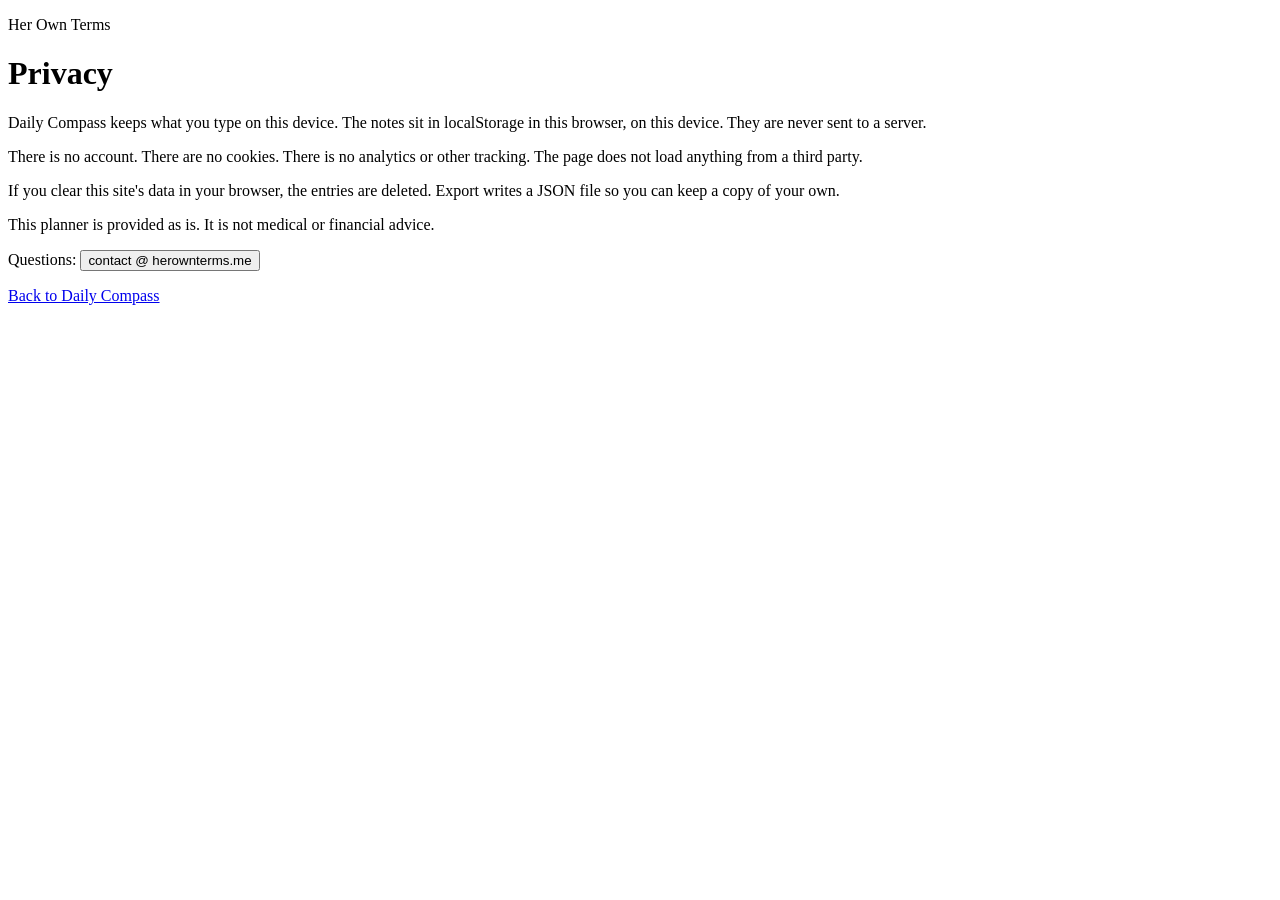
==== privacy.html @ 76fe2090 "Add privacy, security.txt, robots, sitemap, and a 404 page The privacy note says notes stay in local" ====
<!DOCTYPE html>
<html lang="en">
<head>
    <meta charset="UTF-8">
    <meta name="viewport" content="width=device-width, initial-scale=1">
    <meta name="description" content="How Daily Compass stores your notes. They stay in this browser, on this device.">
    <meta name="theme-color" content="#F4F1E9">
    <meta name="color-scheme" content="light">
    <title>Privacy, Daily Compass</title>
    <link rel="icon" href="/favicon.svg" type="image/svg+xml">
    <link rel="stylesheet" href="/styles.css">
    <meta http-equiv="Content-Security-Policy" content="default-src 'self'; script-src 'self'; style-src 'self'; font-src 'self'; img-src 'self' data:; connect-src 'self'; object-src 'none'; base-uri 'self'; form-action 'none'; upgrade-insecure-requests">
</head>
<body>
    <div class="topbar" aria-hidden="true"></div>
    <div class="wrap doc">
        <p class="brandline">Her Own Terms</p>
        <h1>Privacy</h1>
        <p>Daily Compass keeps what you type on this device. The notes sit in localStorage in this browser, on this device. They are never sent to a server.</p>
        <p>There is no account. There are no cookies. There is no analytics or other tracking. The page does not load anything from a third party.</p>
        <p>If you clear this site's data in your browser, the entries are deleted. Export writes a JSON file so you can keep a copy of your own.</p>
        <p>This planner is provided as is. It is not medical or financial advice.</p>
        <p>Questions: <span id="contactSlot"></span></p>
        <noscript><p>If this page cannot run its small script, the contact address is listed on herownterms.me.</p></noscript>
        <p><a class="back" href="/">Back to Daily Compass</a></p>
    </div>
    <script src="/privacy.js"></script>
</body>
</html>
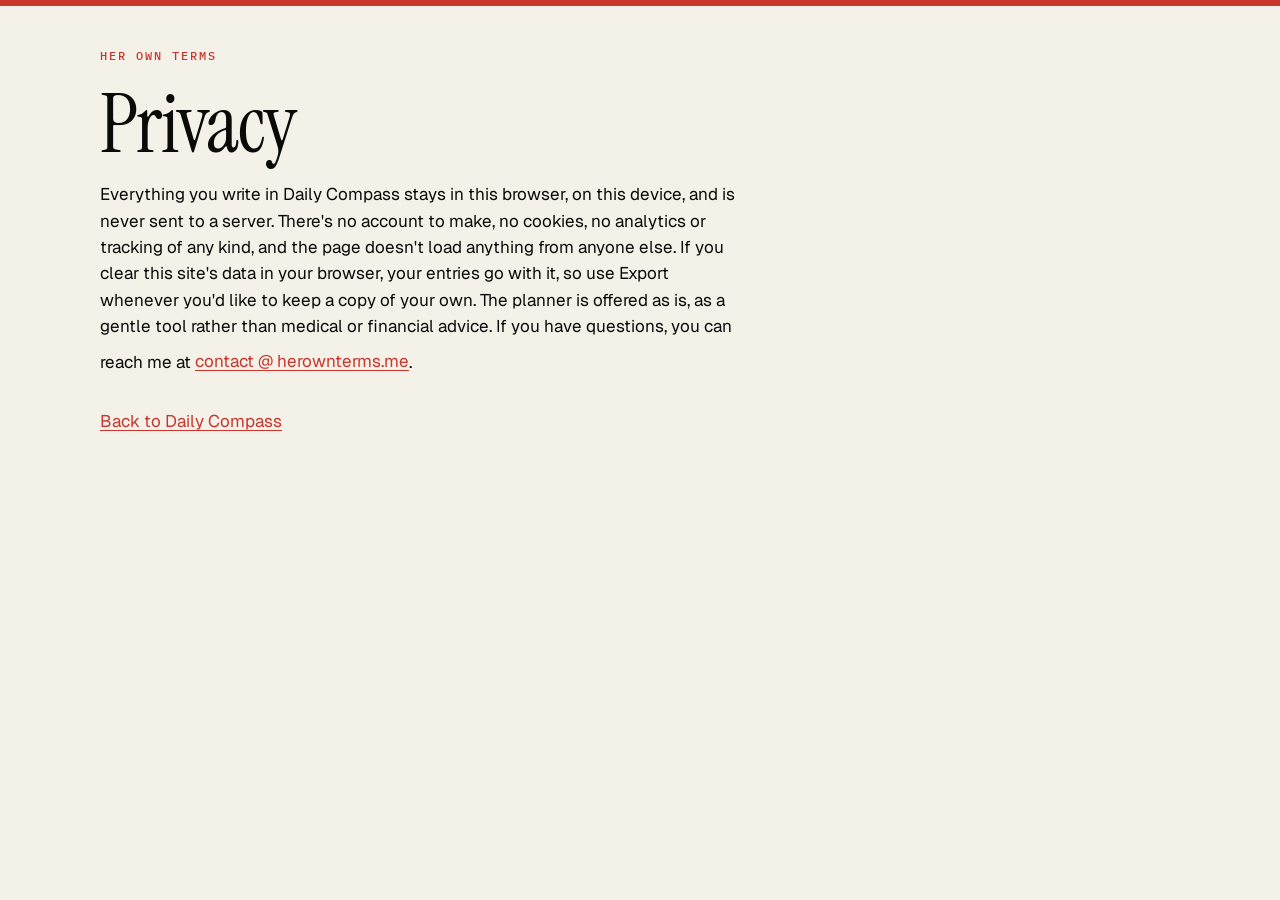
==== commit c672a4c7: "Use Anna's privacy wording The note is one paragraph. The contact address is still built in script, " ====
--- a/privacy.html
+++ b/privacy.html
@@ -16,12 +16,7 @@
     <div class="wrap doc">
         <p class="brandline">Her Own Terms</p>
         <h1>Privacy</h1>
-        <p>Daily Compass keeps what you type on this device. The notes sit in localStorage in this browser, on this device. They are never sent to a server.</p>
-        <p>There is no account. There are no cookies. There is no analytics or other tracking. The page does not load anything from a third party.</p>
-        <p>If you clear this site's data in your browser, the entries are deleted. Export writes a JSON file so you can keep a copy of your own.</p>
-        <p>This planner is provided as is. It is not medical or financial advice.</p>
-        <p>Questions: <span id="contactSlot"></span></p>
-        <noscript><p>If this page cannot run its small script, the contact address is listed on herownterms.me.</p></noscript>
+        <p>Everything you write in Daily Compass stays in this browser, on this device, and is never sent to a server. There's no account to make, no cookies, no analytics or tracking of any kind, and the page doesn't load anything from anyone else. If you clear this site's data in your browser, your entries go with it, so use Export whenever you'd like to keep a copy of your own. The planner is offered as is, as a gentle tool rather than medical or financial advice. If you have questions, you can reach me at <span id="contactSlot"></span>.</p>
         <p><a class="back" href="/">Back to Daily Compass</a></p>
     </div>
     <script src="/privacy.js"></script>
--- a/styles.css
+++ b/styles.css
@@ -0,0 +1,637 @@
+        @font-face {
+            font-family: "Instrument Serif";
+            font-style: normal;
+            font-weight: 400;
+            font-display: swap;
+            src: url("fonts/instrument-serif-400.woff2") format("woff2");
+        }
+
+        @font-face {
+            font-family: "Geist";
+            font-style: normal;
+            font-weight: 400;
+            font-display: swap;
+            src: url("fonts/geist-400.woff2") format("woff2");
+        }
+
+        @font-face {
+            font-family: "Geist";
+            font-style: normal;
+            font-weight: 500;
+            font-display: swap;
+            src: url("fonts/geist-500.woff2") format("woff2");
+        }
+
+        @font-face {
+            font-family: "IBM Plex Mono";
+            font-style: normal;
+            font-weight: 500;
+            font-display: swap;
+            src: url("fonts/ibm-plex-mono-500.woff2") format("woff2");
+        }
+
+        :root {
+            --paper: #F4F1E9;
+            --raised: #FBFAF4;
+            --ink: #0A0A09;
+            --ink-soft: #2A2A28;
+            --muted: #4A4844;
+            --line: #D9D2C4;
+            --accent: #C8362C;
+            --focus: #C8362C;
+        }
+
+        *, *::before, *::after { box-sizing: border-box; }
+
+        html { scroll-behavior: auto; }
+
+        body {
+            margin: 0;
+            background: var(--paper);
+            color: var(--ink);
+            font-family: "Geist", "Segoe UI", sans-serif;
+            font-size: 1.0625rem;
+            line-height: 1.55;
+            font-weight: 400;
+            overflow-wrap: break-word;
+        }
+
+        .topbar {
+            height: 6px;
+            background: var(--accent);
+        }
+
+        .wrap {
+            width: min(1080px, calc(100% - 2.5rem));
+            margin-inline: auto;
+        }
+
+        h1, h2, .date-heading {
+            font-family: "Instrument Serif", Georgia, serif;
+            font-weight: 400;
+            letter-spacing: -0.02em;
+            line-height: 1.05;
+        }
+
+        h1 {
+            margin: 0.4rem 0 0.85rem;
+            font-size: clamp(3rem, 7vw, 5.15rem);
+        }
+
+        h2 {
+            margin: 0 0 0.45rem;
+            font-size: clamp(1.7rem, 3vw, 2.15rem);
+        }
+
+        p { margin: 0; }
+
+        button, input, textarea { font: inherit; color: inherit; }
+
+        textarea::placeholder,
+        input::placeholder {
+            color: var(--muted);
+            opacity: 1;
+        }
+
+        button { cursor: pointer; }
+
+        :focus { outline: none; }
+
+        :focus-visible {
+            outline: 2px solid var(--focus);
+            outline-offset: 3px;
+        }
+
+        .skip {
+            position: absolute;
+            left: 0.75rem;
+            top: -4rem;
+            z-index: 3;
+            background: var(--ink);
+            color: var(--paper);
+            padding: 0.65rem 0.85rem;
+            text-decoration: none;
+        }
+
+        .skip:focus { top: 0.75rem; }
+
+        header { padding-top: 2.25rem; }
+
+        .brandline {
+            display: flex;
+            align-items: center;
+            gap: 0.65rem;
+            margin: 0;
+            color: var(--accent);
+            font-family: "IBM Plex Mono", ui-monospace, monospace;
+            font-size: 0.78rem;
+            font-weight: 500;
+            letter-spacing: 0.16em;
+            text-transform: uppercase;
+        }
+
+        .brandline svg { flex: none; }
+
+        .deck {
+            max-width: 38rem;
+            color: var(--ink-soft);
+            font-size: 1.125rem;
+        }
+
+        .deck + .deck { margin-top: 0.35rem; }
+
+        .dateblock {
+            margin-top: 2.4rem;
+            padding-top: 1.4rem;
+            border-top: 1px solid var(--line);
+        }
+
+        .label, legend, .texty, .btn, .brandline, .status {
+            font-family: "IBM Plex Mono", ui-monospace, monospace;
+        }
+
+        .label, legend {
+            display: block;
+            margin: 0 0 0.7rem;
+            padding: 0;
+            color: var(--ink);
+            font-size: 0.75rem;
+            font-weight: 500;
+            letter-spacing: 0.14em;
+            text-transform: uppercase;
+        }
+
+        .date-heading {
+            margin: 0.2rem 0 0.85rem;
+            font-size: clamp(1.85rem, 4vw, 2.65rem);
+        }
+
+        .navbtns {
+            display: flex;
+            flex-wrap: wrap;
+            gap: 0.25rem 1.35rem;
+        }
+
+        .texty, .navbtns button {
+            min-height: 44px;
+            padding: 0.45rem 0;
+            border: 0;
+            background: transparent;
+            color: var(--ink);
+            font-size: 0.75rem;
+            font-weight: 500;
+            letter-spacing: 0.08em;
+            text-transform: uppercase;
+            text-decoration: underline;
+            text-underline-offset: 0.22em;
+        }
+
+        .texty:hover, .navbtns button:hover { color: var(--accent); }
+
+        main { padding-top: 2.5rem; }
+
+        .hint {
+            margin: 0 0 1.1rem;
+            max-width: 38rem;
+            color: var(--muted);
+            font-size: 1rem;
+        }
+
+        .scales {
+            display: grid;
+            gap: 1.6rem;
+        }
+
+        fieldset {
+            margin: 0;
+            padding: 0;
+            border: 0;
+            min-width: 0;
+        }
+
+        .choices {
+            display: grid;
+            grid-template-columns: repeat(5, minmax(0, 1fr));
+            gap: 0.4rem;
+        }
+
+        .choice {
+            position: relative;
+            display: block;
+            min-width: 0;
+        }
+
+        .choice input {
+            position: absolute;
+            inset: 0;
+            margin: 0;
+            opacity: 0;
+            cursor: pointer;
+        }
+
+        .choice span {
+            display: flex;
+            align-items: center;
+            justify-content: center;
+            min-height: 44px;
+            padding: 0.4rem 0.15rem;
+            border: 1px solid var(--line);
+            background: transparent;
+            text-align: center;
+            font-family: "IBM Plex Mono", ui-monospace, monospace;
+            font-size: 0.68rem;
+            font-weight: 500;
+            letter-spacing: 0.03em;
+            line-height: 1.2;
+            text-transform: uppercase;
+        }
+
+        .choice input:checked + span {
+            background: var(--ink);
+            border-color: var(--ink);
+            color: var(--paper);
+        }
+
+        .choice input:focus-visible + span {
+            outline: 2px solid var(--focus);
+            outline-offset: 3px;
+        }
+
+        @media (hover: hover) {
+            .choice:hover span { border-color: var(--ink); }
+        }
+
+        .scale-clear { margin-top: 0.35rem; }
+
+        .split {
+            display: grid;
+            gap: 2.75rem;
+            margin-top: 2.75rem;
+        }
+
+        .task {
+            display: grid;
+            grid-template-columns: auto minmax(0, 1fr);
+            align-items: center;
+            gap: 0.15rem;
+            min-width: 0;
+        }
+
+        .tick {
+            display: grid;
+            place-items: center;
+            width: 44px;
+            height: 44px;
+        }
+
+        .tick input {
+            appearance: none;
+            width: 1.2rem;
+            height: 1.2rem;
+            margin: 0;
+            border: 1px solid var(--ink);
+            background: transparent;
+            display: grid;
+            place-items: center;
+        }
+
+        .tick input:checked { background: var(--ink); }
+
+        .tick input:checked::after {
+            content: "";
+            width: 0.62rem;
+            height: 0.32rem;
+            border-left: 2px solid var(--paper);
+            border-bottom: 2px solid var(--paper);
+            transform: translateY(-1px) rotate(-45deg);
+        }
+
+        .task input[type="text"] {
+            width: 100%;
+            min-width: 0;
+            border: 0;
+            border-bottom: 1px solid var(--line);
+            background: transparent;
+            padding: 0.55rem 0.15rem;
+            border-radius: 0;
+        }
+
+        .task:has(input[type="checkbox"]:checked) input[type="text"] {
+            color: var(--muted);
+            text-decoration: line-through;
+            text-decoration-thickness: 1px;
+        }
+
+        .carry {
+            margin-top: 1.15rem;
+            padding-top: 0.9rem;
+            border-top: 1px solid var(--line);
+        }
+
+        .carry ul {
+            list-style: none;
+            margin: 0;
+            padding: 0;
+        }
+
+        .carry li {
+            display: flex;
+            flex-wrap: wrap;
+            align-items: center;
+            justify-content: space-between;
+            gap: 0.2rem 1rem;
+            min-width: 0;
+        }
+
+        .carry li span {
+            min-width: 0;
+            flex: 1 1 12rem;
+        }
+
+        textarea {
+            width: 100%;
+            min-width: 0;
+            border: 1px solid var(--line);
+            background: var(--raised);
+            padding: 0.9rem 1rem;
+            border-radius: 0;
+            line-height: 1.6;
+            resize: vertical;
+        }
+
+        #dump { min-height: 14rem; }
+        #nearby { min-height: 7.5rem; }
+
+        .nearby, .tools { margin-top: 2.75rem; }
+
+        .tools {
+            padding-top: 1.35rem;
+            border-top: 1px solid var(--line);
+        }
+
+        .actions {
+            display: flex;
+            flex-wrap: wrap;
+            gap: 0.55rem;
+            margin-top: 1rem;
+        }
+
+        .btn {
+            min-height: 44px;
+            padding: 0.55rem 0.9rem;
+            border: 1px solid var(--ink);
+            background: transparent;
+            font-size: 0.74rem;
+            font-weight: 500;
+            letter-spacing: 0.08em;
+            text-transform: uppercase;
+        }
+
+        .btn-solid {
+            background: var(--ink);
+            color: var(--paper);
+        }
+
+        @media (hover: hover) {
+            .btn:hover { background: var(--ink); color: var(--paper); }
+            .btn-solid:hover { background: var(--accent); border-color: var(--accent); }
+            .btn-quiet:hover { background: transparent; color: var(--accent); }
+        }
+
+        .btn-quiet {
+            border-color: transparent;
+            text-decoration: underline;
+            text-underline-offset: 0.22em;
+        }
+
+        .status {
+            min-height: 1.4em;
+            margin-top: 0.85rem;
+            color: var(--muted);
+            font-size: 0.78rem;
+            letter-spacing: 0.04em;
+        }
+
+        .invite {
+            margin-top: 2.75rem;
+            padding: 1.15rem 1.2rem 0.7rem;
+            border: 1px solid var(--line);
+            background: transparent;
+            min-width: 0;
+        }
+
+        .invite p { margin: 0; }
+
+        .invite-copy {
+            max-width: 38rem;
+            font-family: "Instrument Serif", Georgia, serif;
+            font-size: clamp(1.35rem, 2.5vw, 1.75rem);
+            font-weight: 400;
+            letter-spacing: -0.02em;
+            line-height: 1.25;
+            color: var(--ink);
+        }
+
+        .invite-links {
+            display: flex;
+            flex-wrap: wrap;
+            gap: 0.15rem 1.35rem;
+            margin-top: 0.35rem;
+        }
+
+        .invite-links a {
+            display: inline-flex;
+            align-items: center;
+            min-height: 44px;
+            color: var(--ink);
+            font-family: "IBM Plex Mono", ui-monospace, monospace;
+            font-size: 0.75rem;
+            font-weight: 500;
+            letter-spacing: 0.08em;
+            text-transform: uppercase;
+            text-decoration: underline;
+            text-underline-offset: 0.22em;
+        }
+
+        .invite-links a:hover { color: var(--accent); }
+
+        footer {
+            margin-top: 1.75rem;
+            padding: 1.25rem 0 3rem;
+            border-top: 1px solid var(--line);
+            color: var(--ink-soft);
+            font-size: 0.98rem;
+        }
+
+        footer a {
+            display: inline-flex;
+            align-items: center;
+            min-height: 44px;
+            color: var(--accent);
+            text-underline-offset: 0.18em;
+        }
+
+        .footer-note {
+            margin-top: 0.2rem;
+            color: var(--muted);
+            font-size: 0.95rem;
+        }
+
+        .doc {
+            padding-top: 2.5rem;
+            padding-bottom: 3.5rem;
+        }
+
+        .doc p {
+            max-width: 40rem;
+            margin: 0 0 1rem;
+        }
+
+        .doc a.back,
+        .mail-button {
+            display: inline-flex;
+            align-items: center;
+            min-height: 44px;
+            padding: 0;
+            border: 0;
+            background: transparent;
+            color: var(--accent);
+            font: inherit;
+            text-decoration: underline;
+            text-underline-offset: 0.18em;
+            cursor: pointer;
+        }
+
+        .sr {
+            position: absolute;
+            width: 1px;
+            height: 1px;
+            padding: 0;
+            margin: -1px;
+            overflow: hidden;
+            clip: rect(0, 0, 0, 0);
+            white-space: nowrap;
+            border: 0;
+        }
+
+        [hidden] { display: none !important; }
+
+        noscript p {
+            margin-top: 1rem;
+            padding: 0.8rem 0;
+            border-top: 1px solid var(--line);
+        }
+
+        dialog {
+            width: min(28rem, calc(100% - 2rem));
+            max-width: calc(100% - 2rem);
+            border: 1px solid var(--line);
+            background: var(--paper);
+            color: var(--ink);
+            padding: 1.4rem 1.3rem 1.2rem;
+        }
+
+        dialog::backdrop { background: rgba(26, 23, 20, 0.45); }
+
+        dialog h2 { margin-bottom: 0.6rem; }
+
+        .dialog-actions {
+            display: flex;
+            flex-wrap: wrap;
+            justify-content: flex-end;
+            gap: 0.5rem;
+            margin-top: 1.2rem;
+        }
+
+        .print-only { display: none; }
+
+        @media (min-width: 800px) {
+            .scales {
+                grid-template-columns: minmax(0, 1fr) minmax(0, 1fr);
+                gap: 3rem;
+            }
+
+            header { padding-top: 3.25rem; }
+        }
+
+        @media (min-width: 880px) {
+            .wrap { width: min(1080px, calc(100% - 6rem)); }
+
+            .split {
+                grid-template-columns: minmax(0, 1fr) minmax(0, 1fr);
+                gap: 4.5rem;
+                align-items: stretch;
+            }
+
+            .dump {
+                display: flex;
+                flex-direction: column;
+                min-width: 0;
+            }
+
+            .dump textarea { flex: 1; min-height: 18rem; }
+        }
+
+        @media (prefers-reduced-motion: reduce) {
+            html { scroll-behavior: auto; }
+
+            *, *::before, *::after {
+                animation: none !important;
+                transition: none !important;
+            }
+        }
+
+        @media (prefers-contrast: more) {
+            :root { --line: #0A0A09; --muted: #0A0A09; }
+            .choice span, textarea, .tick input, .btn { border-width: 2px; }
+        }
+
+        @media print {
+            body { background: #fff; color: #111; }
+
+            .topbar, .skip, .wrap, .invite, dialog { display: none !important; }
+
+            .print-only {
+                display: block !important;
+                max-width: 100%;
+            }
+
+            .print-only h1 {
+                font-family: "Instrument Serif", Georgia, serif;
+                font-weight: 400;
+                font-size: 32pt;
+                line-height: 1;
+                margin: 0.15em 0 0.15em;
+            }
+
+            .print-only h2 {
+                font-family: "Instrument Serif", Georgia, serif;
+                font-weight: 400;
+                font-size: 16pt;
+                margin: 1em 0 0.25em;
+            }
+
+            .print-rule { height: 4px; background: #C8362C; }
+
+            .print-kicker {
+                font-family: "IBM Plex Mono", ui-monospace, monospace;
+                font-size: 9pt;
+                letter-spacing: 0.14em;
+                text-transform: uppercase;
+                margin: 0.8em 0 0;
+            }
+
+            .print-only p, .print-only li {
+                font-family: "Geist", "Segoe UI", sans-serif;
+                font-size: 12pt;
+                line-height: 1.45;
+            }
+
+            .print-only ul { padding-left: 1.1em; }
+
+            .pre {
+                white-space: pre-wrap;
+                overflow-wrap: break-word;
+            }
+        }
+    
